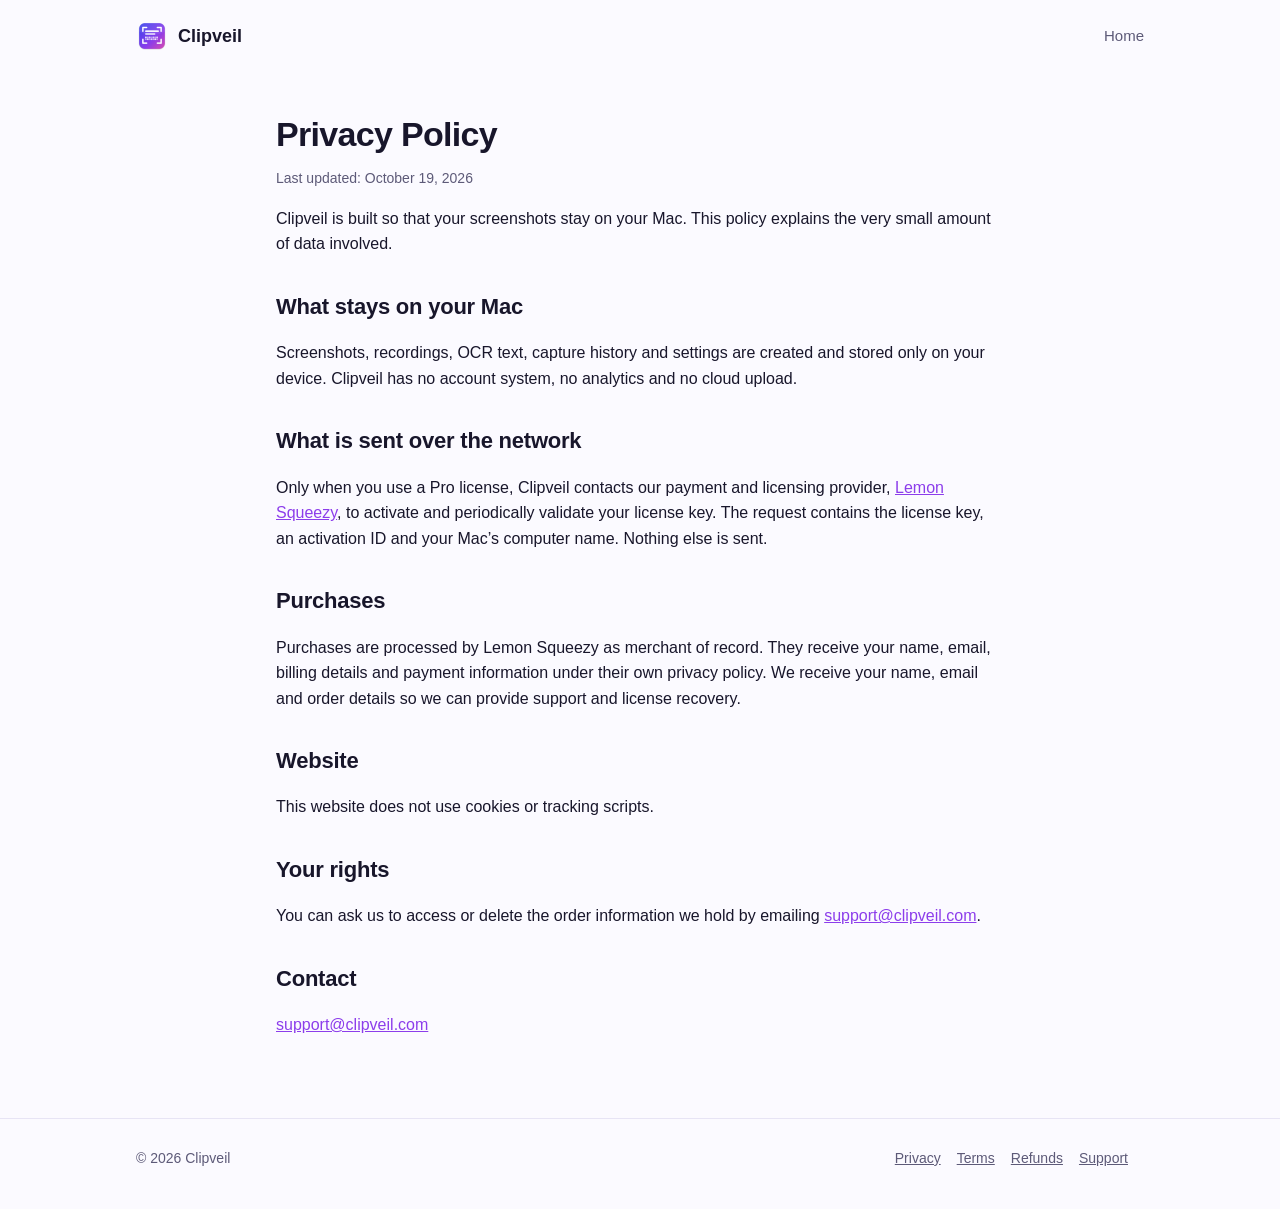
==== privacy.html @ 16ef0269 "Clipveil website (coming soon) Co-Authored-By: Claude Opus 5.5 <noreply@anthropic.com>" ====
<!doctype html>
<html lang="en">
<head>
<meta charset="utf-8">
<meta name="viewport" content="width=device-width, initial-scale=1">
<title>Clipveil Privacy Policy</title>
<link rel="icon" href="icon.png">
<link rel="stylesheet" href="style.css">
</head>
<body>
<div class="wrap"><nav><a class="brand" href="index.html"><img src="icon.png" alt="">Clipveil</a><div class="links"><a class="keep" href="index.html">Home</a></div></nav></div>
<main class="doc">
<h1>Privacy Policy</h1>
<p class="fine">Last updated: October 19, 2026</p>

<p>Clipveil is built so that your screenshots stay on your Mac. This policy explains the very small amount of data involved.</p>
<h2>What stays on your Mac</h2>
<p>Screenshots, recordings, OCR text, capture history and settings are created and stored only on your device. Clipveil has no account system, no analytics and no cloud upload.</p>
<h2>What is sent over the network</h2>
<p>Only when you use a Pro license, Clipveil contacts our payment and licensing provider, <a href="https://www.lemonsqueezy.com/privacy">Lemon Squeezy</a>, to activate and periodically validate your license key. The request contains the license key, an activation ID and your Mac’s computer name. Nothing else is sent.</p>
<h2>Purchases</h2>
<p>Purchases are processed by Lemon Squeezy as merchant of record. They receive your name, email, billing details and payment information under their own privacy policy. We receive your name, email and order details so we can provide support and license recovery.</p>
<h2>Website</h2>
<p>This website does not use cookies or tracking scripts.</p>
<h2>Your rights</h2>
<p>You can ask us to access or delete the order information we hold by emailing <a href="mailto:support@clipveil.com">support@clipveil.com</a>.</p>
<h2>Contact</h2>
<p><a href="mailto:support@clipveil.com">support@clipveil.com</a></p>

</main>
<footer><div class="wrap"><div>© 2026 Clipveil</div><div><a href="privacy.html">Privacy</a><a href="terms.html">Terms</a><a href="refund.html">Refunds</a><a href="mailto:support@clipveil.com">Support</a></div></div></footer>
</body>
</html>
---- style.css ----
:root {
  --bg: #fbfaff; --fg: #18162b; --muted: #5d5a78; --card: #ffffff; --line: #e7e4f5;
  --a1: #3845ed; --a2: #8c3deb; --a3: #d94db3; --chip: #f1eefe;
}
@media (prefers-color-scheme: dark) {
  :root:not([data-theme="light"]) {
    --bg: #0f0e1a; --fg: #f1effa; --muted: #a8a4c4; --card: #1a1830; --line: #2c2948; --chip: #24213f;
  }
}
:root[data-theme="dark"] {
  --bg: #0f0e1a; --fg: #f1effa; --muted: #a8a4c4; --card: #1a1830; --line: #2c2948; --chip: #24213f;
}
* { box-sizing: border-box; }
body { margin: 0; background: var(--bg); color: var(--fg);
  font: 16px/1.6 -apple-system, BlinkMacSystemFont, "Inter", "Hiragino Sans", "Segoe UI", sans-serif; }
a { color: var(--a2); }
.wrap { max-width: 1040px; margin: 0 auto; padding: 0 16px; }
nav { display: flex; align-items: center; justify-content: space-between; padding: 20px 0; }
nav .brand { display: flex; align-items: center; gap: 10px; font-weight: 700; font-size: 18px; color: var(--fg); text-decoration: none; }
nav .brand img { width: 32px; height: 32px; }
nav .links a { color: var(--muted); text-decoration: none; margin-left: 20px; font-size: 15px; }
.hero { text-align: center; padding: 56px 0 32px; }
.hero img.icon { width: 120px; height: 120px; }
h1 { font-size: clamp(34px, 6vw, 56px); line-height: 1.1; margin: 20px 0 14px; letter-spacing: -0.02em; }
.grad { background: linear-gradient(90deg, var(--a1), var(--a2), var(--a3)); -webkit-background-clip: text; background-clip: text; color: transparent; }
.lead { font-size: clamp(17px, 2.2vw, 20px); color: var(--muted); max-width: 640px; margin: 0 auto 28px; }
.cta { display: flex; gap: 12px; justify-content: center; flex-wrap: wrap; }
.btn { display: inline-block; padding: 13px 22px; border-radius: 12px; font-weight: 600; text-decoration: none; }
.btn.primary { background: linear-gradient(90deg, var(--a1), var(--a2)); color: #fff; }
.btn.ghost { border: 1px solid var(--line); color: var(--fg); background: var(--card); }
.fine { color: var(--muted); font-size: 14px; margin-top: 12px; }
.demo { margin: 48px auto 0; max-width: 760px; background: var(--card); border: 1px solid var(--line); border-radius: 16px;
  box-shadow: 0 24px 60px rgba(56, 69, 237, .15); overflow: hidden; text-align: left; }
.demo .bar { display: flex; gap: 6px; padding: 12px 14px; border-bottom: 1px solid var(--line); }
.demo .bar i { width: 11px; height: 11px; border-radius: 50%; background: var(--line); }
.demo .body { padding: 22px 26px 28px; position: relative; }
.msg { display: flex; gap: 12px; margin-bottom: 18px; }
.av { width: 36px; height: 36px; border-radius: 8px; background: var(--chip); flex: none; }
.msg b { display: block; }
.mosaic { display: inline-block; vertical-align: middle; width: 190px; height: 18px; border-radius: 4px;
  background: repeating-linear-gradient(90deg, #b9b2f2 0 12px, #d8d3fb 12px 24px, #a79ff0 24px 36px); }
.mosaic.short { width: 120px; }
.step { position: absolute; width: 28px; height: 28px; border-radius: 50%; background: #e5484d; color: #fff; font-weight: 800;
  display: grid; place-items: center; border: 2px solid #fff; font-size: 14px; }
.box { position: absolute; border: 3px solid #e5484d; border-radius: 6px; }
section { padding: 56px 0; }
h2 { font-size: clamp(26px, 4vw, 34px); text-align: center; margin: 0 0 10px; letter-spacing: -0.01em; }
.sub { text-align: center; color: var(--muted); margin: 0 auto 36px; max-width: 600px; }
.grid { display: grid; grid-template-columns: repeat(auto-fit, minmax(240px, 1fr)); gap: 16px; }
.card { background: var(--card); border: 1px solid var(--line); border-radius: 14px; padding: 20px; }
.card h3 { margin: 6px 0 6px; font-size: 17px; }
.card p { margin: 0; color: var(--muted); font-size: 15px; }
.emoji { font-size: 24px; }
.pricing { display: grid; grid-template-columns: repeat(auto-fit, minmax(280px, 1fr)); gap: 16px; max-width: 760px; margin: 0 auto; }
.plan { background: var(--card); border: 1px solid var(--line); border-radius: 16px; padding: 26px; }
.plan.pro { border: 2px solid var(--a2); }
.price { font-size: 40px; font-weight: 800; margin: 6px 0; }
.price small { font-size: 15px; font-weight: 500; color: var(--muted); }
.plan ul { padding-left: 20px; margin: 14px 0 20px; }
.plan li { margin: 4px 0; }
.faq details { background: var(--card); border: 1px solid var(--line); border-radius: 12px; padding: 14px 18px; margin: 0 auto 10px; max-width: 760px; }
.faq summary { font-weight: 600; cursor: pointer; }
footer { border-top: 1px solid var(--line); padding: 28px 0 40px; color: var(--muted); font-size: 14px; }
footer .wrap { display: flex; flex-wrap: wrap; gap: 16px; justify-content: space-between; }
footer a { color: var(--muted); margin-right: 16px; }
.doc { max-width: 760px; margin: 0 auto; padding: 24px 16px 64px; }
.doc h1 { font-size: 34px; }
.doc h2 { text-align: left; font-size: 22px; margin-top: 32px; }
.note { background: var(--chip); border-radius: 10px; padding: 12px 16px; font-size: 14px; color: var(--muted); }
@media (max-width: 560px) { nav .links a:not(.keep) { display: none; } .demo .body { padding: 18px; } .box, .step { display: none; } }
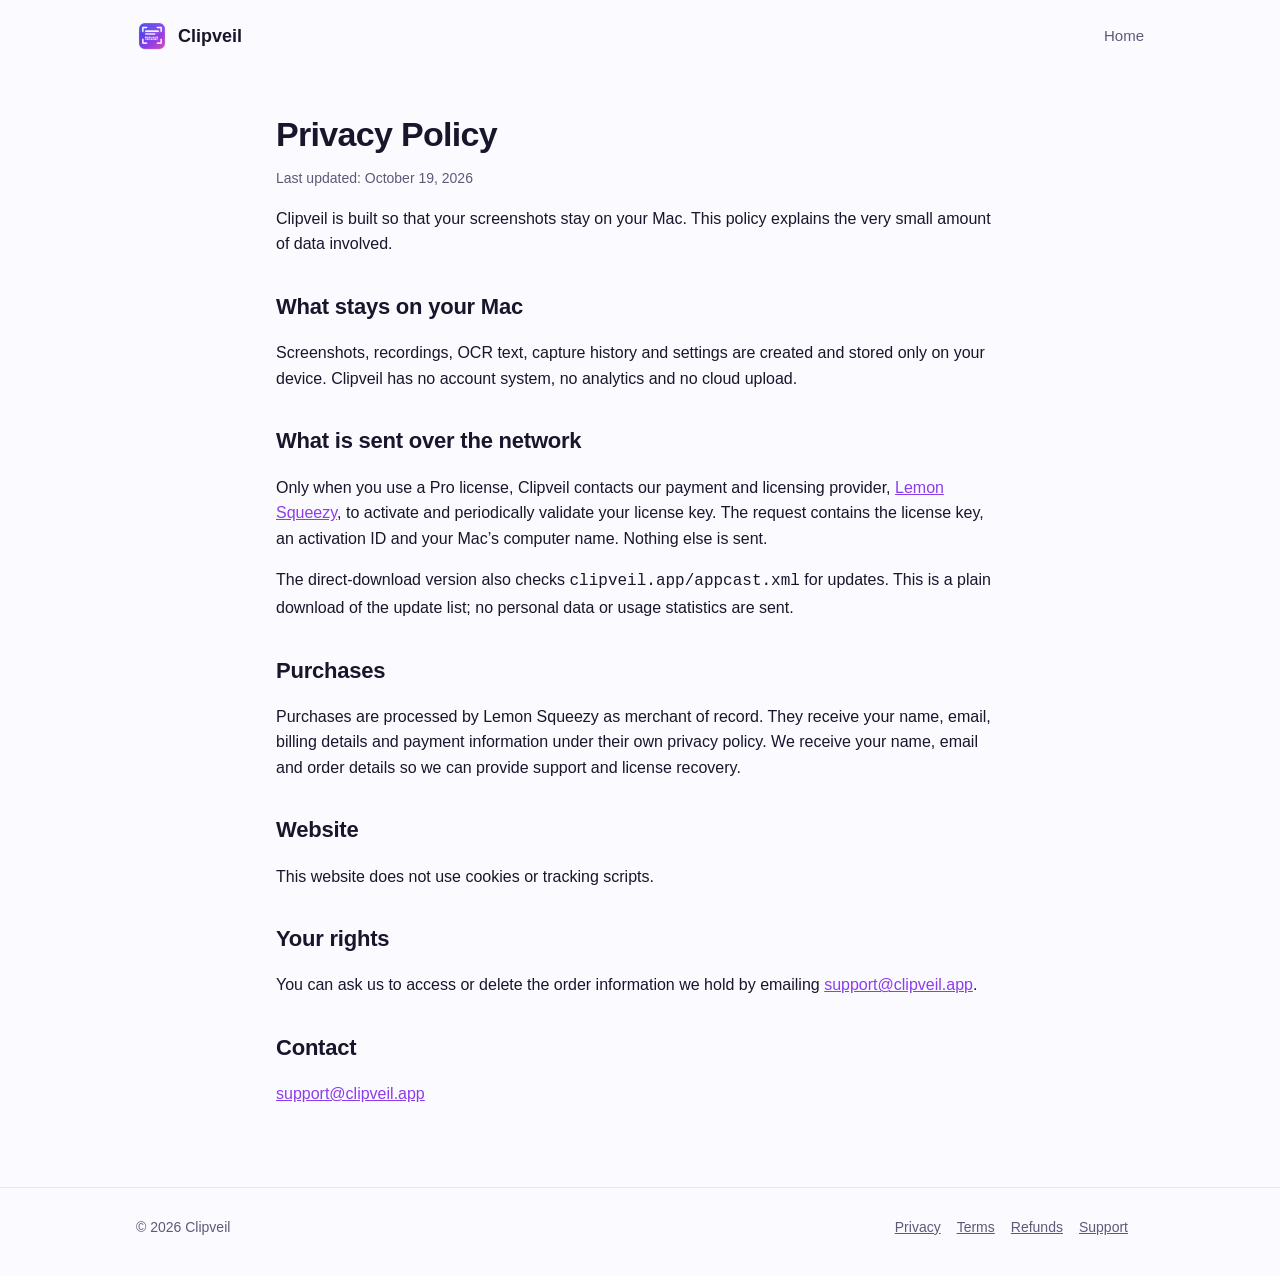
==== commit 4c2c88c7: "Every feature free, $9.99 removes the badge; fix support address Co-Authored-By: Claude Opus 5.5 <no" ====
--- a/privacy.html
+++ b/privacy.html
@@ -18,16 +18,17 @@
 <p>Screenshots, recordings, OCR text, capture history and settings are created and stored only on your device. Clipveil has no account system, no analytics and no cloud upload.</p>
 <h2>What is sent over the network</h2>
 <p>Only when you use a Pro license, Clipveil contacts our payment and licensing provider, <a href="https://www.lemonsqueezy.com/privacy">Lemon Squeezy</a>, to activate and periodically validate your license key. The request contains the license key, an activation ID and your Mac’s computer name. Nothing else is sent.</p>
+<p>The direct-download version also checks <code>clipveil.app/appcast.xml</code> for updates. This is a plain download of the update list; no personal data or usage statistics are sent.</p>
 <h2>Purchases</h2>
 <p>Purchases are processed by Lemon Squeezy as merchant of record. They receive your name, email, billing details and payment information under their own privacy policy. We receive your name, email and order details so we can provide support and license recovery.</p>
 <h2>Website</h2>
 <p>This website does not use cookies or tracking scripts.</p>
 <h2>Your rights</h2>
-<p>You can ask us to access or delete the order information we hold by emailing <a href="mailto:support@clipveil.com">support@clipveil.com</a>.</p>
+<p>You can ask us to access or delete the order information we hold by emailing <a href="mailto:support@clipveil.app">support@clipveil.app</a>.</p>
 <h2>Contact</h2>
-<p><a href="mailto:support@clipveil.com">support@clipveil.com</a></p>
+<p><a href="mailto:support@clipveil.app">support@clipveil.app</a></p>
 
 </main>
-<footer><div class="wrap"><div>© 2026 Clipveil</div><div><a href="privacy.html">Privacy</a><a href="terms.html">Terms</a><a href="refund.html">Refunds</a><a href="mailto:support@clipveil.com">Support</a></div></div></footer>
+<footer><div class="wrap"><div>© 2026 Clipveil</div><div><a href="privacy.html">Privacy</a><a href="terms.html">Terms</a><a href="refund.html">Refunds</a><a href="mailto:support@clipveil.app">Support</a></div></div></footer>
 </body>
 </html>
--- a/style.css
+++ b/style.css
@@ -34,6 +34,25 @@
 .demo .bar { display: flex; gap: 6px; padding: 12px 14px; border-bottom: 1px solid var(--line); }
 .demo .bar i { width: 11px; height: 11px; border-radius: 50%; background: var(--line); }
 .demo .body { padding: 22px 26px 28px; position: relative; }
+.demo .gif { display: block; width: 100%; height: auto; }
+.shots { display: grid; grid-template-columns: repeat(auto-fit, minmax(300px, 1fr)); gap: 20px; }
+.shots figure { margin: 0; background: var(--card); border: 1px solid var(--line); border-radius: 14px; overflow: hidden; }
+.shots img { display: block; width: 100%; height: auto; border-bottom: 1px solid var(--line); }
+.shots figcaption { padding: 14px 16px; font-size: 15px; color: var(--muted); }
+.shots figcaption b { color: var(--fg); }
+.editorgrid { display: grid; grid-template-columns: 3fr 2fr; gap: 28px; align-items: center; }
+.editorgrid img { display: block; width: 100%; height: auto; border-radius: 14px; border: 1px solid var(--line); box-shadow: 0 16px 40px rgba(56, 69, 237, .12); }
+.toollist { list-style: none; padding: 0; margin: 0; display: grid; gap: 12px; }
+.toollist li { background: var(--card); border: 1px solid var(--line); border-radius: 12px; padding: 12px 16px; font-size: 15px; color: var(--muted); }
+.toollist b { color: var(--fg); }
+@media (max-width: 760px) { .editorgrid { grid-template-columns: 1fr; } }
+.duo { display: grid; grid-template-columns: repeat(auto-fit, minmax(320px, 1fr)); gap: 20px; }
+.duo .card h3 { margin-top: 14px; }
+.pair { display: grid; gap: 10px; }
+.pair figure { margin: 0; }
+.pair img { display: block; width: 100%; height: auto; border-radius: 10px; border: 1px solid var(--line); }
+.pair figcaption { font-size: 13px; color: var(--muted); padding: 6px 2px 0; }
+.cardimg { display: block; width: 100%; height: auto; border-radius: 12px; border: 1px solid var(--line); }
 .msg { display: flex; gap: 12px; margin-bottom: 18px; }
 .av { width: 36px; height: 36px; border-radius: 8px; background: var(--chip); flex: none; }
 .msg b { display: block; }
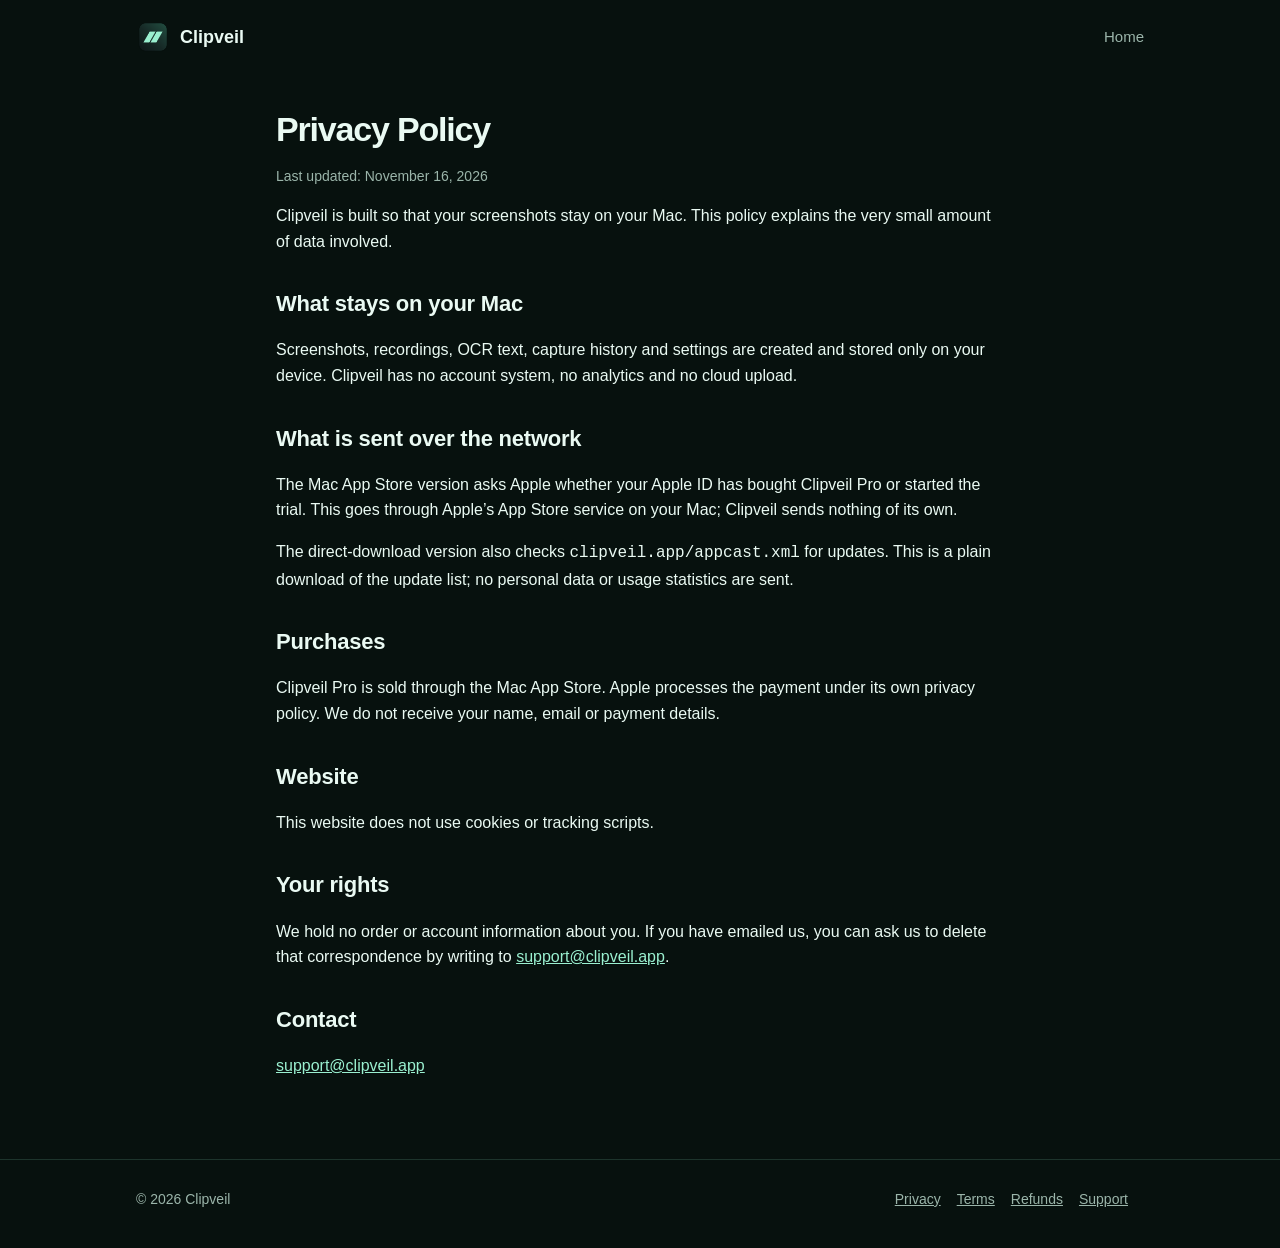
==== commit 9053b9fa: "Site: Pro is sold in the Mac App Store only; drop Lemon Squeezy Lemon Squeezy declined the store app" ====
--- a/privacy.html
+++ b/privacy.html
@@ -11,20 +11,20 @@
 <div class="wrap"><nav><a class="brand" href="index.html"><img src="icon.png" alt="">Clipveil</a><div class="links"><a class="keep" href="index.html">Home</a></div></nav></div>
 <main class="doc">
 <h1>Privacy Policy</h1>
-<p class="fine">Last updated: October 19, 2026</p>
+<p class="fine">Last updated: November 16, 2026</p>
 
 <p>Clipveil is built so that your screenshots stay on your Mac. This policy explains the very small amount of data involved.</p>
 <h2>What stays on your Mac</h2>
 <p>Screenshots, recordings, OCR text, capture history and settings are created and stored only on your device. Clipveil has no account system, no analytics and no cloud upload.</p>
 <h2>What is sent over the network</h2>
-<p>Only when you use a Pro license, Clipveil contacts our payment and licensing provider, <a href="https://www.lemonsqueezy.com/privacy">Lemon Squeezy</a>, to activate and periodically validate your license key. The request contains the license key, an activation ID and your Mac’s computer name. Nothing else is sent.</p>
+<p>The Mac App Store version asks Apple whether your Apple ID has bought Clipveil Pro or started the trial. This goes through Apple’s App Store service on your Mac; Clipveil sends nothing of its own.</p>
 <p>The direct-download version also checks <code>clipveil.app/appcast.xml</code> for updates. This is a plain download of the update list; no personal data or usage statistics are sent.</p>
 <h2>Purchases</h2>
-<p>Purchases are processed by Lemon Squeezy as merchant of record. They receive your name, email, billing details and payment information under their own privacy policy. We receive your name, email and order details so we can provide support and license recovery.</p>
+<p>Clipveil Pro is sold through the Mac App Store. Apple processes the payment under its own privacy policy. We do not receive your name, email or payment details.</p>
 <h2>Website</h2>
 <p>This website does not use cookies or tracking scripts.</p>
 <h2>Your rights</h2>
-<p>You can ask us to access or delete the order information we hold by emailing <a href="mailto:support@clipveil.app">support@clipveil.app</a>.</p>
+<p>We hold no order or account information about you. If you have emailed us, you can ask us to delete that correspondence by writing to <a href="mailto:support@clipveil.app">support@clipveil.app</a>.</p>
 <h2>Contact</h2>
 <p><a href="mailto:support@clipveil.app">support@clipveil.app</a></p>
 
--- a/style.css
+++ b/style.css
@@ -1,36 +1,34 @@
 :root {
-  --bg: #fbfaff; --fg: #18162b; --muted: #5d5a78; --card: #ffffff; --line: #e7e4f5;
-  --a1: #3845ed; --a2: #8c3deb; --a3: #d94db3; --chip: #f1eefe;
-}
-@media (prefers-color-scheme: dark) {
-  :root:not([data-theme="light"]) {
-    --bg: #0f0e1a; --fg: #f1effa; --muted: #a8a4c4; --card: #1a1830; --line: #2c2948; --chip: #24213f;
-  }
-}
-:root[data-theme="dark"] {
-  --bg: #0f0e1a; --fg: #f1effa; --muted: #a8a4c4; --card: #1a1830; --line: #2c2948; --chip: #24213f;
+  --bg: #07110e; --fg: #eafaf3; --muted: #9bb5aa; --card: #0d1b16; --line: #1d342c;
+  --a1: #9af0d0; --a2: #5fe3b7; --a3: #18d6a3; --chip: #12261f; color-scheme: dark;
 }
 * { box-sizing: border-box; }
 body { margin: 0; background: var(--bg); color: var(--fg);
   font: 16px/1.6 -apple-system, BlinkMacSystemFont, "Inter", "Hiragino Sans", "Segoe UI", sans-serif; }
-a { color: var(--a2); }
+a { color: var(--a1); }
+.glow { position: absolute; inset: 0 0 auto 0; height: 720px; z-index: -1; pointer-events: none;
+  background: radial-gradient(900px 480px at 78% -10%, rgba(24,214,163,.28), transparent 70%), radial-gradient(700px 420px at 8% 0%, rgba(154,240,208,.12), transparent 70%); }
+body { position: relative; }
 .wrap { max-width: 1040px; margin: 0 auto; padding: 0 16px; }
 nav { display: flex; align-items: center; justify-content: space-between; padding: 20px 0; }
 nav .brand { display: flex; align-items: center; gap: 10px; font-weight: 700; font-size: 18px; color: var(--fg); text-decoration: none; }
-nav .brand img { width: 32px; height: 32px; }
+nav .brand img { width: 34px; height: 34px; }
+nav .links a.pill { color: var(--bg); background: var(--a1); padding: 7px 14px; border-radius: 999px; font-weight: 600; }
 nav .links a { color: var(--muted); text-decoration: none; margin-left: 20px; font-size: 15px; }
-.hero { text-align: center; padding: 56px 0 32px; }
+.hero { text-align: center; padding: 44px 0 32px; }
+.tag { text-transform: uppercase; letter-spacing: .28em; font-size: 13px; color: var(--muted); margin: 0; }
 .hero img.icon { width: 120px; height: 120px; }
-h1 { font-size: clamp(34px, 6vw, 56px); line-height: 1.1; margin: 20px 0 14px; letter-spacing: -0.02em; }
+h1 { font-size: clamp(44px, 9vw, 92px); line-height: 1.02; margin: 14px 0 18px; letter-spacing: -0.035em; font-weight: 800; }
 .grad { background: linear-gradient(90deg, var(--a1), var(--a2), var(--a3)); -webkit-background-clip: text; background-clip: text; color: transparent; }
-.lead { font-size: clamp(17px, 2.2vw, 20px); color: var(--muted); max-width: 640px; margin: 0 auto 28px; }
+.lead { font-size: clamp(17px, 2.2vw, 21px); color: var(--muted); max-width: 680px; margin: 0 auto 28px; }
+.lead b { color: var(--fg); }
 .cta { display: flex; gap: 12px; justify-content: center; flex-wrap: wrap; }
 .btn { display: inline-block; padding: 13px 22px; border-radius: 12px; font-weight: 600; text-decoration: none; }
-.btn.primary { background: linear-gradient(90deg, var(--a1), var(--a2)); color: #fff; }
+.btn.primary { background: linear-gradient(90deg, var(--a1), var(--a3)); color: #06231a; box-shadow: 0 10px 30px rgba(24,214,163,.25); }
 .btn.ghost { border: 1px solid var(--line); color: var(--fg); background: var(--card); }
 .fine { color: var(--muted); font-size: 14px; margin-top: 12px; }
-.demo { margin: 48px auto 0; max-width: 760px; background: var(--card); border: 1px solid var(--line); border-radius: 16px;
-  box-shadow: 0 24px 60px rgba(56, 69, 237, .15); overflow: hidden; text-align: left; }
+.demo { margin: 44px auto 0; max-width: 980px; background: var(--card); border: 1px solid var(--line); border-radius: 16px;
+  box-shadow: 0 30px 90px rgba(24, 214, 163, .18); overflow: hidden; text-align: left; }
 .demo .bar { display: flex; gap: 6px; padding: 12px 14px; border-bottom: 1px solid var(--line); }
 .demo .bar i { width: 11px; height: 11px; border-radius: 50%; background: var(--line); }
 .demo .body { padding: 22px 26px 28px; position: relative; }
@@ -41,7 +39,7 @@
 .shots figcaption { padding: 14px 16px; font-size: 15px; color: var(--muted); }
 .shots figcaption b { color: var(--fg); }
 .editorgrid { display: grid; grid-template-columns: 3fr 2fr; gap: 28px; align-items: center; }
-.editorgrid img { display: block; width: 100%; height: auto; border-radius: 14px; border: 1px solid var(--line); box-shadow: 0 16px 40px rgba(56, 69, 237, .12); }
+.editorgrid img { display: block; width: 100%; height: auto; border-radius: 14px; border: 1px solid var(--line); box-shadow: 0 16px 40px rgba(24, 214, 163, .10); }
 .toollist { list-style: none; padding: 0; margin: 0; display: grid; gap: 12px; }
 .toollist li { background: var(--card); border: 1px solid var(--line); border-radius: 12px; padding: 12px 16px; font-size: 15px; color: var(--muted); }
 .toollist b { color: var(--fg); }
@@ -69,10 +67,10 @@
 .card { background: var(--card); border: 1px solid var(--line); border-radius: 14px; padding: 20px; }
 .card h3 { margin: 6px 0 6px; font-size: 17px; }
 .card p { margin: 0; color: var(--muted); font-size: 15px; }
-.emoji { font-size: 24px; }
+.mark { width: 26px; height: 16px; background: linear-gradient(90deg, var(--a1) 0 44%, transparent 44% 56%, var(--a1) 56%); transform: skewX(-28deg); margin: 2px 0 12px 6px; border-radius: 2px; }
 .pricing { display: grid; grid-template-columns: repeat(auto-fit, minmax(280px, 1fr)); gap: 16px; max-width: 760px; margin: 0 auto; }
 .plan { background: var(--card); border: 1px solid var(--line); border-radius: 16px; padding: 26px; }
-.plan.pro { border: 2px solid var(--a2); }
+.plan.pro { border: 2px solid var(--a2); box-shadow: 0 20px 60px rgba(24,214,163,.12); }
 .price { font-size: 40px; font-weight: 800; margin: 6px 0; }
 .price small { font-size: 15px; font-weight: 500; color: var(--muted); }
 .plan ul { padding-left: 20px; margin: 14px 0 20px; }
